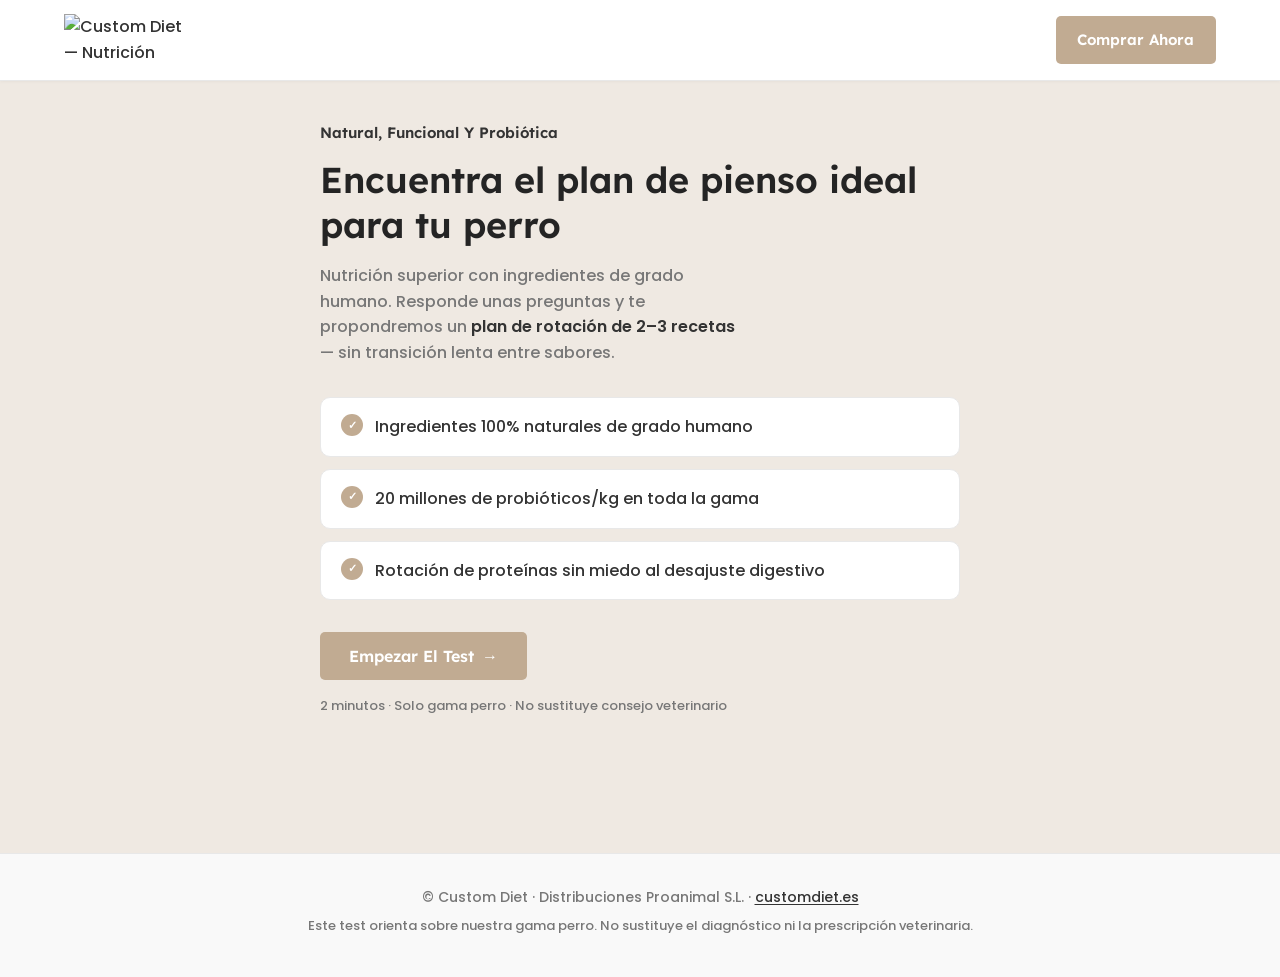
==== index.html @ aec8b119 "Add Custom Diet canine needs quiz with rotation recommender. Interactive test that recommends a 2–3 " ====
<!DOCTYPE html>
<html lang="es">
  <head>
    <meta charset="UTF-8" />
    <meta name="viewport" content="width=device-width, initial-scale=1.0" />
    <meta
      name="description"
      content="Test de necesidades caninas Custom Diet — descubre el plan de rotación de pienso ideal para tu perro."
    />
    <title>Test de necesidades caninas | Custom Diet</title>
    <link rel="preconnect" href="https://fonts.googleapis.com" />
    <link rel="preconnect" href="https://fonts.gstatic.com" crossorigin />
    <link
      href="https://fonts.googleapis.com/css2?family=Lexend:wght@400;500;600;700&family=Poppins:wght@400;500;600&display=swap"
      rel="stylesheet"
    />
    <link rel="stylesheet" href="css/styles.css" />
  </head>
  <body>
    <a class="skip-link" href="#quiz-main">Saltar al test</a>

    <header class="site-header">
      <div class="container header-inner">
        <a href="https://customdiet.es/" class="brand" target="_blank" rel="noopener">
          <img
            src="https://customdiet.es/wp-content/uploads/2025/07/logo-custom-diet.webp"
            alt="Custom Diet — Nutrición superior"
            class="brand-logo"
            width="170"
            height="73"
          />
        </a>
        <a href="https://customdiet.es/shop/" class="header-link" target="_blank" rel="noopener">
          Comprar ahora
        </a>
      </div>
    </header>

    <main id="quiz-main" class="quiz-app">
      <!-- Intro -->
      <section class="quiz-screen is-active" data-screen="intro" aria-labelledby="intro-title">
        <div class="container narrow">
          <p class="eyebrow">Natural, funcional y probiótica</p>
          <h1 id="intro-title" class="display-title">
            Encuentra el plan de pienso ideal para tu perro
          </h1>
          <p class="lead">
            Nutrición superior con ingredientes de grado humano. Responde unas preguntas y te
            propondremos un <strong>plan de rotación de 2–3 recetas</strong> — sin transición lenta
            entre sabores.
          </p>

          <ul class="intro-benefits" role="list">
            <li>
              <span class="benefit-icon" aria-hidden="true">✓</span>
              Ingredientes 100% naturales de grado humano
            </li>
            <li>
              <span class="benefit-icon" aria-hidden="true">✓</span>
              20 millones de probióticos/kg en toda la gama
            </li>
            <li>
              <span class="benefit-icon" aria-hidden="true">✓</span>
              Rotación de proteínas sin miedo al desajuste digestivo
            </li>
          </ul>

          <button type="button" class="btn btn-primary btn-lg" data-action="start">
            Empezar el test
            <span aria-hidden="true">→</span>
          </button>
          <p class="fine-print">2 minutos · Solo gama perro · No sustituye consejo veterinario</p>
        </div>
      </section>

      <!-- Questions -->
      <section class="quiz-screen" data-screen="questions" aria-labelledby="step-title" hidden>
        <div class="container narrow">
          <div class="progress-wrap" aria-hidden="true">
            <div class="progress-bar">
              <div class="progress-fill" id="progress-fill"></div>
            </div>
            <span class="progress-label" id="progress-label">Paso 1 de 6</span>
          </div>

          <form id="quiz-form" novalidate>
            <!-- Step 0: Name -->
            <fieldset class="quiz-step is-active" data-step-id="name">
              <legend class="step-legend" id="step-title">¿Cómo se llama tu perro?</legend>
              <p class="step-hint">Opcional — lo usamos para personalizar el resultado.</p>
              <label class="field-label" for="dog-name">Nombre</label>
              <input
                type="text"
                id="dog-name"
                name="dogName"
                class="text-input"
                placeholder="Ej. Luna"
                autocomplete="off"
                maxlength="40"
              />
            </fieldset>

            <!-- Step 1: Age -->
            <fieldset class="quiz-step" data-step-id="age">
              <legend class="step-legend">¿En qué etapa de vida está?</legend>
              <div class="option-grid" role="radiogroup" aria-required="true">
                <label class="option-card">
                  <input type="radio" name="age" value="puppy" required />
                  <span class="option-content">
                    <strong>Cachorro</strong>
                    <small>Menos de 12 meses</small>
                  </span>
                </label>
                <label class="option-card">
                  <input type="radio" name="age" value="adult" />
                  <span class="option-content">
                    <strong>Adulto</strong>
                    <small>Entre 1 y 7 años aprox.</small>
                  </span>
                </label>
                <label class="option-card">
                  <input type="radio" name="age" value="senior" />
                  <span class="option-content">
                    <strong>Senior</strong>
                    <small>Más de 7 años</small>
                  </span>
                </label>
              </div>
            </fieldset>

            <!-- Step 2: Health (prioridad: acota opciones pronto) -->
            <fieldset class="quiz-step" data-step-id="health">
              <legend class="step-legend">¿Alguna condición de salud relevante?</legend>
              <p class="step-hint">Puedes marcar varias. Si no aplica ninguna, elige «Ninguna».</p>

              <div class="checkbox-list" role="group" aria-labelledby="conditions-label">
                <span id="conditions-label" class="visually-hidden">Condiciones de salud</span>

                <label class="checkbox-card">
                  <input type="checkbox" name="conditions" value="none" data-exclusive />
                  <span>Ninguna — está sano/a</span>
                </label>
                <label class="checkbox-card">
                  <input type="checkbox" name="conditions" value="allergy" />
                  <span>Alergia o intolerancia alimentaria</span>
                </label>
                <label class="checkbox-card">
                  <input type="checkbox" name="conditions" value="digestive_mild" />
                  <span>Digestión sensible (diarreas ocasionales, gases)</span>
                </label>
                <label class="checkbox-card">
                  <input type="checkbox" name="conditions" value="digestive_diagnosed" />
                  <span>Problema digestivo diagnosticado por veterinario</span>
                </label>
                <label class="checkbox-card">
                  <input type="checkbox" name="conditions" value="obesity_mild" />
                  <span>Sobrepeso sin diagnóstico veterinario</span>
                </label>
                <label class="checkbox-card">
                  <input type="checkbox" name="conditions" value="obesity_diagnosed" />
                  <span>Obesidad diagnosticada por veterinario</span>
                </label>
                <label class="checkbox-card">
                  <input type="checkbox" name="conditions" value="skin_coat" />
                  <span>Piel seca o pelo apagado</span>
                </label>
              </div>

              <div id="allergy-panel" class="sub-panel" hidden>
                <p class="field-group-label">¿A qué proteína es alérgico o intolerante?</p>
                <div class="checkbox-list checkbox-list--inline" id="allergy-options"></div>
              </div>
            </fieldset>

            <!-- Step 3: Size -->
            <fieldset class="quiz-step" data-step-id="size">
              <legend class="step-legend">¿Qué tamaño tiene?</legend>
              <div class="option-grid" role="radiogroup" aria-required="true">
                <label class="option-card">
                  <input type="radio" name="size" value="mini" required />
                  <span class="option-content">
                    <strong>Mini / pequeño</strong>
                    <small>Menos de 10 kg adulto</small>
                  </span>
                </label>
                <label class="option-card">
                  <input type="radio" name="size" value="medium" />
                  <span class="option-content">
                    <strong>Mediano</strong>
                    <small>10 – 25 kg aprox.</small>
                  </span>
                </label>
                <label class="option-card">
                  <input type="radio" name="size" value="large" />
                  <span class="option-content">
                    <strong>Grande / gigante</strong>
                    <small>Más de 25 kg</small>
                  </span>
                </label>
              </div>
            </fieldset>

            <!-- Step 4: Activity -->
            <fieldset class="quiz-step" data-step-id="activity">
              <legend class="step-legend">¿Cuál es su nivel de actividad diaria?</legend>
              <div class="option-grid" role="radiogroup" aria-required="true">
                <label class="option-card">
                  <input type="radio" name="activity" value="low" required />
                  <span class="option-content">
                    <strong>Baja</strong>
                    <small>Poco paseo, sedentario en casa</small>
                  </span>
                </label>
                <label class="option-card">
                  <input type="radio" name="activity" value="medium" />
                  <span class="option-content">
                    <strong>Media</strong>
                    <small>Paseos regulares, juego moderado</small>
                  </span>
                </label>
                <label class="option-card">
                  <input type="radio" name="activity" value="high" />
                  <span class="option-content">
                    <strong>Alta</strong>
                    <small>Deportivo, muy activo o trabajo</small>
                  </span>
                </label>
              </div>
            </fieldset>

            <!-- Step 5: Body + neutered -->
            <fieldset class="quiz-step" data-step-id="body">
              <legend class="step-legend">Estado físico y castración</legend>

              <p class="field-group-label">Condición corporal</p>
              <div class="option-grid option-grid--compact" role="radiogroup" aria-required="true">
                <label class="option-card">
                  <input type="radio" name="bodyCondition" value="normal" required />
                  <span class="option-content"><strong>Normopeso</strong></span>
                </label>
                <label class="option-card">
                  <input type="radio" name="bodyCondition" value="overweight" />
                  <span class="option-content"><strong>Sobrepeso leve</strong></span>
                </label>
                <label class="option-card">
                  <input type="radio" name="bodyCondition" value="underweight" />
                  <span class="option-content"><strong>Bajo peso</strong></span>
                </label>
              </div>

              <p class="field-group-label">¿Está castrado o esterilizado?</p>
              <div class="option-grid option-grid--compact" role="radiogroup" aria-required="true">
                <label class="option-card">
                  <input type="radio" name="neutered" value="yes" required />
                  <span class="option-content"><strong>Sí</strong></span>
                </label>
                <label class="option-card">
                  <input type="radio" name="neutered" value="no" />
                  <span class="option-content"><strong>No</strong></span>
                </label>
              </div>
            </fieldset>

            <p class="flow-context" id="flow-context" hidden></p>

            <div class="quiz-nav">
              <button
                type="button"
                class="btn btn-ghost quiz-nav-back"
                data-action="prev"
                hidden
              >
                <span aria-hidden="true">←</span>
                Atrás
              </button>
              <div class="quiz-nav-forward">
                <button type="button" class="btn btn-primary" data-action="next" hidden>
                  Siguiente
                </button>
                <button type="submit" class="btn btn-primary btn-lg" data-action="submit" hidden>
                  Ver mi recomendación
                </button>
              </div>
            </div>

            <p class="error-message" id="step-error" role="alert" hidden></p>
          </form>
        </div>
      </section>

      <!-- Results -->
      <section class="quiz-screen" data-screen="results" aria-labelledby="results-title" hidden>
        <div class="container">
          <div class="results-header narrow">
            <p class="eyebrow">Tu plan personalizado</p>
            <h2 id="results-title" class="display-title">Plan de rotación para <span id="result-dog-name">tu perro</span></h2>
            <p class="lead" id="result-summary"></p>
            <p class="result-label" id="result-rotation-label"></p>
          </div>

          <div class="product-cards" id="product-cards"></div>

          <section class="product-cards-extra" id="product-cards-extra" hidden>
            <h3 class="product-cards-extra-title">También compatibles para rotar</h3>
            <div class="product-cards" id="product-cards-additional"></div>
          </section>

          <aside class="result-aside narrow">
            <div class="highlight-box" id="result-highlight"></div>

            <div id="result-alerts" class="alert-stack" hidden></div>
            <div id="result-notes" class="notes-stack" hidden></div>

            <div class="result-actions">
              <a
                href="https://customdiet.es/product-category/custom-diet/"
                class="btn btn-primary btn-lg"
                target="_blank"
                rel="noopener"
                id="shop-link"
              >
                Comprar en customdiet.es
              </a>
              <button type="button" class="btn btn-ghost" data-action="edit">
                <span aria-hidden="true">←</span>
                Atrás — modificar respuestas
              </button>
              <button type="button" class="btn btn-ghost" data-action="restart">
                Repetir test
              </button>
            </div>
          </aside>
        </div>
      </section>
    </main>

    <footer class="site-footer">
      <div class="container footer-inner">
        <p>
          © Custom Diet · Distribuciones Proanimal S.L.
          · <a href="https://customdiet.es/" target="_blank" rel="noopener">customdiet.es</a>
        </p>
        <p class="fine-print">
          Este test orienta sobre nuestra gama perro. No sustituye el diagnóstico ni la prescripción veterinaria.
        </p>
      </div>
    </footer>

    <script type="module" src="js/quiz.js"></script>
  </body>
</html>
---- css/styles.css ----
/* Custom Diet — alineado con customdiet.es (Woodmart) */

:root {
  --cd-bg: #efe9e2;
  --cd-bg-alt: #f2f2f2;
  --cd-surface: #ffffff;
  --cd-page: #f9f9f9;

  --cd-primary: #c1ab92;
  --cd-primary-hover: #b39a7f;
  --cd-primary-text: #ffffff;

  --cd-accent: #fbbc34;
  --cd-title: #242424;
  --cd-text: #777777;
  --cd-text-strong: #333333;
  --cd-border: #e8e8e8;

  --cd-success: #459647;
  --cd-warning: #e0b252;

  --font-body: 'Poppins', Arial, Helvetica, sans-serif;
  --font-display: 'Lexend', Arial, Helvetica, sans-serif;

  --radius-sm: 5px;
  --radius-md: 10px;
  --radius-pill: 35px;

  --space-1: 0.25rem;
  --space-2: 0.5rem;
  --space-3: 0.75rem;
  --space-4: 1rem;
  --space-5: 1.25rem;
  --space-6: 1.5rem;
  --space-8: 2rem;
  --space-10: 2.5rem;
  --space-12: 3rem;
  --space-16: 4rem;

  --duration-fast: 120ms;
  --duration-normal: 220ms;
  --ease-out: cubic-bezier(0, 0, 0.2, 1);
}

*,
*::before,
*::after {
  box-sizing: border-box;
}

html {
  scroll-behavior: smooth;
}

@media (prefers-reduced-motion: reduce) {
  html {
    scroll-behavior: auto;
  }

  *,
  *::before,
  *::after {
    animation-duration: 0.01ms !important;
    transition-duration: 0.01ms !important;
  }
}

body {
  margin: 0;
  min-height: 100vh;
  font-family: var(--font-body);
  font-size: 16px;
  font-weight: 500;
  line-height: 1.6;
  color: var(--cd-text);
  background: var(--cd-bg);
}

img {
  max-width: 100%;
  height: auto;
}

a {
  color: var(--cd-text-strong);
  text-decoration: none;
}

a:hover {
  color: var(--cd-title);
}

.container {
  width: min(100% - 2rem, 72rem);
  margin-inline: auto;
}

.narrow {
  width: min(100% - 2rem, 40rem);
  margin-inline: auto;
}

.visually-hidden {
  position: absolute;
  width: 1px;
  height: 1px;
  padding: 0;
  margin: -1px;
  overflow: hidden;
  clip: rect(0, 0, 0, 0);
  white-space: nowrap;
  border: 0;
}

.skip-link {
  position: absolute;
  top: -100%;
  left: var(--space-4);
  z-index: 100;
  padding: var(--space-3) var(--space-4);
  background: var(--cd-primary);
  color: var(--cd-primary-text);
  border-radius: var(--radius-sm);
}

.skip-link:focus {
  top: var(--space-4);
}

/* Header — estilo Woodmart */
.site-header {
  position: sticky;
  top: 0;
  z-index: 50;
  background: var(--cd-surface);
  border-bottom: 1px solid var(--cd-border);
  box-shadow: 0 1px 3px rgb(0 0 0 / 4%);
}

.header-inner {
  display: flex;
  align-items: center;
  justify-content: space-between;
  min-height: 5rem;
  gap: var(--space-4);
}

.brand {
  display: flex;
  align-items: center;
  text-decoration: none;
}

.brand-logo {
  display: block;
  width: auto;
  max-height: 52px;
}

.header-link {
  font-family: var(--font-display);
  font-size: 15px;
  font-weight: 600;
  text-transform: capitalize;
  text-decoration: none;
  padding: 0.72rem 1.35rem;
  color: var(--cd-primary-text);
  background: var(--cd-primary);
  border-radius: var(--radius-sm);
  transition: background var(--duration-fast) var(--ease-out);
}

.header-link:hover,
.header-link:focus-visible {
  background: var(--cd-primary-hover);
  color: var(--cd-primary-text);
}

/* Quiz layout */
.quiz-app {
  padding-block: var(--space-10) var(--space-16);
  min-height: calc(100vh - 8rem);
}

.quiz-screen {
  display: none;
}

.quiz-screen.is-active {
  display: block;
  animation: fadeUp var(--duration-normal) var(--ease-out);
}

@keyframes fadeUp {
  from {
    opacity: 0;
    transform: translateY(10px);
  }
  to {
    opacity: 1;
    transform: translateY(0);
  }
}

.eyebrow {
  margin: 0 0 var(--space-3);
  font-family: var(--font-display);
  font-size: 15px;
  font-weight: 600;
  text-transform: capitalize;
  color: var(--cd-text-strong);
}

.display-title {
  margin: 0 0 var(--space-4);
  font-family: var(--font-display);
  font-size: clamp(1.75rem, 4.5vw, 2.25rem);
  line-height: 1.25;
  font-weight: 600;
  color: var(--cd-title);
}

.lead {
  margin: 0 0 var(--space-8);
  font-size: 1rem;
  color: var(--cd-text);
  max-width: 42ch;
}

.lead strong {
  color: var(--cd-text-strong);
  font-weight: 600;
}

.results-header .lead {
  margin-inline: auto;
  text-align: center;
}

.intro-benefits {
  list-style: none;
  padding: 0;
  margin: 0 0 var(--space-8);
  display: grid;
  gap: var(--space-3);
}

.intro-benefits li {
  display: flex;
  align-items: flex-start;
  gap: var(--space-3);
  padding: var(--space-4) var(--space-5);
  background: var(--cd-surface);
  border: 1px solid var(--cd-border);
  border-radius: var(--radius-md);
  color: var(--cd-text-strong);
}

.benefit-icon {
  flex-shrink: 0;
  width: 1.375rem;
  height: 1.375rem;
  display: grid;
  place-items: center;
  border-radius: 50%;
  background: var(--cd-primary);
  color: var(--cd-primary-text);
  font-size: 0.6875rem;
  font-weight: 700;
}

.fine-print {
  margin: var(--space-4) 0 0;
  font-size: 13px;
  color: var(--cd-text);
}

/* Botones — Woodmart btn-color-primary */
.btn[hidden] {
  display: none !important;
}

.btn {
  display: inline-flex;
  align-items: center;
  justify-content: center;
  gap: var(--space-2);
  min-height: 42px;
  padding: 0 1.35rem;
  font-family: var(--font-display);
  font-size: 15px;
  font-weight: 600;
  text-transform: capitalize;
  line-height: 1;
  border-radius: var(--radius-sm);
  border: 1px solid transparent;
  cursor: pointer;
  text-decoration: none;
  transition:
    background var(--duration-fast) var(--ease-out),
    border-color var(--duration-fast) var(--ease-out),
    transform var(--duration-fast) var(--ease-out);
}

.btn:focus-visible {
  outline: 2px solid var(--cd-primary);
  outline-offset: 2px;
}

.btn:active {
  transform: scale(0.98);
}

.btn-primary {
  background: var(--cd-primary);
  color: var(--cd-primary-text);
}

.btn-primary:hover {
  background: var(--cd-primary-hover);
  color: var(--cd-primary-text);
}

.btn-lg {
  min-height: 48px;
  padding-inline: 1.75rem;
  font-size: 16px;
}

.btn-ghost {
  background: #f7f7f7;
  color: var(--cd-text-strong);
  border-color: var(--cd-border);
}

.btn-ghost:hover {
  background: #efefef;
  color: var(--cd-title);
}

/* Progreso */
.progress-wrap {
  margin-bottom: var(--space-8);
}

.progress-bar {
  height: 4px;
  background: var(--cd-bg-alt);
  border-radius: 999px;
  overflow: hidden;
}

.progress-fill {
  height: 100%;
  width: 0%;
  background: var(--cd-primary);
  border-radius: inherit;
  transition: width var(--duration-normal) var(--ease-out);
}

.progress-label {
  display: block;
  margin-top: var(--space-2);
  font-size: 13px;
  color: var(--cd-text);
}

/* Pasos */
.quiz-step {
  border: 0;
  padding: 0;
  margin: 0;
  min-width: 0;
}

.quiz-step:not(.is-active) {
  display: none;
}

.step-legend {
  display: block;
  margin-bottom: var(--space-3);
  font-family: var(--font-display);
  font-size: 1.375rem;
  font-weight: 600;
  line-height: 1.3;
  color: var(--cd-title);
}

.step-hint {
  margin: 0 0 var(--space-6);
  color: var(--cd-text);
}

.field-label,
.field-group-label {
  display: block;
  margin-bottom: var(--space-3);
  font-family: var(--font-display);
  font-size: 15px;
  font-weight: 600;
  color: var(--cd-text-strong);
}

.field-group-label {
  margin-top: var(--space-6);
}

.text-input {
  width: 100%;
  min-height: 48px;
  padding: var(--space-3) var(--space-5);
  font: inherit;
  font-size: 16px;
  color: var(--cd-text-strong);
  border: 1px solid var(--cd-border);
  border-radius: var(--radius-pill);
  background: var(--cd-surface);
}

.text-input::placeholder {
  color: #aaa;
}

.text-input:focus {
  outline: 2px solid var(--cd-primary);
  outline-offset: 1px;
  border-color: var(--cd-primary);
}

/* Opciones */
.option-grid {
  display: grid;
  gap: var(--space-3);
}

@media (min-width: 640px) {
  .option-grid:not(.option-grid--compact) {
    grid-template-columns: repeat(3, 1fr);
  }

  .option-grid--compact {
    grid-template-columns: repeat(3, 1fr);
  }
}

.option-card {
  position: relative;
  cursor: pointer;
}

.option-card input {
  position: absolute;
  opacity: 0;
  inset: 0;
  cursor: pointer;
}

.option-content {
  display: flex;
  flex-direction: column;
  gap: var(--space-1);
  min-height: 4.5rem;
  padding: var(--space-4) var(--space-5);
  border: 1px solid var(--cd-border);
  border-radius: var(--radius-md);
  background: var(--cd-surface);
  transition:
    border-color var(--duration-fast) var(--ease-out),
    box-shadow var(--duration-fast) var(--ease-out);
}

.option-content strong {
  font-family: var(--font-display);
  font-size: 15px;
  font-weight: 600;
  color: var(--cd-title);
}

.option-content small {
  font-size: 13px;
  color: var(--cd-text);
  line-height: 1.4;
}

.option-card:hover .option-content {
  border-color: var(--cd-primary);
}

.option-card input:focus-visible + .option-content {
  outline: 2px solid var(--cd-primary);
  outline-offset: 2px;
}

.option-card input:checked + .option-content {
  border-color: var(--cd-primary);
  box-shadow: inset 0 0 0 1px var(--cd-primary);
  background: rgb(193 171 146 / 8%);
}

/* Checkboxes */
.checkbox-list {
  display: grid;
  gap: var(--space-2);
}

.checkbox-list--inline {
  grid-template-columns: repeat(auto-fill, minmax(10rem, 1fr));
}

.checkbox-card {
  display: flex;
  align-items: center;
  gap: var(--space-3);
  min-height: 3rem;
  padding: var(--space-3) var(--space-4);
  border: 1px solid var(--cd-border);
  border-radius: var(--radius-md);
  background: var(--cd-surface);
  color: var(--cd-text-strong);
  cursor: pointer;
  transition: border-color var(--duration-fast) var(--ease-out);
}

.checkbox-card:has(input:checked) {
  border-color: var(--cd-primary);
  background: rgb(193 171 146 / 8%);
}

.checkbox-card input {
  width: 1.125rem;
  height: 1.125rem;
  accent-color: var(--cd-primary);
}

.sub-panel {
  margin-top: var(--space-6);
  padding: var(--space-5);
  border: 1px dashed var(--cd-border);
  border-radius: var(--radius-md);
  background: var(--cd-bg-alt);
}

.flow-context {
  margin-top: var(--space-6);
  padding: var(--space-4) var(--space-5);
  font-size: 14px;
  line-height: 1.5;
  color: var(--cd-text-strong);
  background: rgb(193 171 146 / 12%);
  border-left: 3px solid var(--cd-primary);
  border-radius: var(--radius-md);
}

.quiz-nav {
  display: flex;
  flex-wrap: wrap;
  align-items: center;
  justify-content: space-between;
  gap: var(--space-3);
  margin-top: var(--space-10);
  padding-top: var(--space-6);
  border-top: 1px solid var(--cd-border);
}

.quiz-nav-forward {
  display: flex;
  flex-wrap: wrap;
  gap: var(--space-3);
  margin-left: auto;
}

.quiz-nav:not(:has(.quiz-nav-back:not([hidden]))) .quiz-nav-forward {
  margin-left: 0;
  width: 100%;
}

.quiz-nav-back {
  min-height: 44px;
  gap: var(--space-2);
}

.error-message {
  margin-top: var(--space-4);
  padding: var(--space-3) var(--space-4);
  font-size: 14px;
  color: #8a4b00;
  background: rgb(224 178 82 / 15%);
  border-radius: var(--radius-md);
}

/* Resultados */
.results-header {
  text-align: center;
  margin-bottom: var(--space-10);
}

.result-label {
  display: inline-block;
  margin: var(--space-4) 0 0;
  padding: var(--space-2) var(--space-4);
  font-family: var(--font-display);
  font-size: 13px;
  font-weight: 600;
  text-transform: capitalize;
  color: var(--cd-text-strong);
  background: var(--cd-bg-alt);
  border-radius: var(--radius-sm);
}

.product-cards {
  display: grid;
  gap: var(--space-5);
  margin-bottom: var(--space-10);
}

.product-cards-extra {
  margin-bottom: var(--space-10);
}

.product-cards-extra[hidden] {
  display: none !important;
}

.product-cards-extra-title {
  margin: 0 0 var(--space-6);
  font-family: var(--font-display);
  font-size: 1.25rem;
  font-weight: 600;
  line-height: 1.2;
  color: var(--cd-title);
  text-align: center;
}

.product-cards-extra .product-cards {
  margin-bottom: 0;
}

.product-card--additional {
  background: var(--cd-bg-alt);
  border-style: dashed;
}

.product-card--additional .product-badge--role {
  background: rgb(193 171 146 / 18%);
}

@media (min-width: 768px) {
  .product-cards {
    grid-template-columns: repeat(auto-fit, minmax(16rem, 1fr));
  }
}

.product-card {
  display: flex;
  flex-direction: column;
  padding: var(--space-6);
  background: var(--cd-surface);
  border: 1px solid var(--cd-border);
  border-radius: var(--radius-md);
  box-shadow: 0 2px 12px rgb(0 0 0 / 4%);
}

.product-card.is-vet {
  border-color: rgb(251 188 52 / 50%);
}

.product-card-header {
  display: flex;
  align-items: flex-start;
  justify-content: space-between;
  gap: var(--space-3);
  margin-bottom: var(--space-4);
}

.product-name {
  margin: 0;
  font-family: var(--font-display);
  font-size: 1.25rem;
  font-weight: 600;
  line-height: 1.2;
  color: var(--cd-title);
}

.product-badge {
  flex-shrink: 0;
  padding: var(--space-1) var(--space-3);
  font-family: var(--font-display);
  font-size: 11px;
  font-weight: 600;
  text-transform: capitalize;
  border-radius: var(--radius-sm);
  background: var(--cd-bg-alt);
  color: var(--cd-text-strong);
}

.product-badge--vet {
  background: rgb(251 188 52 / 20%);
  color: #8a6500;
}

.product-badge--role {
  background: var(--cd-primary);
  color: var(--cd-primary-text);
}

.product-desc {
  flex: 1;
  margin: 0 0 var(--space-5);
  font-size: 15px;
  color: var(--cd-text);
}

.product-tags {
  display: flex;
  flex-wrap: wrap;
  gap: var(--space-2);
  margin-bottom: var(--space-5);
}

.tag {
  padding: var(--space-1) var(--space-2);
  font-size: 11px;
  font-weight: 600;
  border-radius: var(--radius-sm);
  background: var(--cd-bg-alt);
  color: var(--cd-text);
}

.product-link {
  margin-top: auto;
  align-self: flex-start;
}

.result-aside {
  display: grid;
  gap: var(--space-5);
}

.highlight-box {
  padding: var(--space-5) var(--space-6);
  font-size: 16px;
  line-height: 1.55;
  color: var(--cd-text-strong);
  border-radius: var(--radius-md);
  background: var(--cd-surface);
  border: 1px solid var(--cd-border);
  border-left: 4px solid var(--cd-primary);
}

.alert-stack,
.notes-stack {
  display: grid;
  gap: var(--space-3);
}

.alert-item,
.note-item {
  padding: var(--space-4);
  font-size: 14px;
  border-radius: var(--radius-md);
  line-height: 1.5;
}

.alert-item {
  background: rgb(224 178 82 / 15%);
  border-left: 3px solid var(--cd-warning);
  color: var(--cd-text-strong);
}

.note-item {
  background: var(--cd-bg-alt);
  color: var(--cd-text-strong);
}

.result-actions {
  display: flex;
  flex-wrap: wrap;
  gap: var(--space-3);
  padding-top: var(--space-4);
}

/* Footer */
.site-footer {
  padding: var(--space-8) 0;
  border-top: 1px solid var(--cd-border);
  background: rgb(249 249 249);
}

.footer-inner {
  text-align: center;
  font-size: 14px;
  color: var(--cd-text);
}

.footer-inner p {
  margin: 0 0 var(--space-2);
}

.footer-inner a {
  color: var(--cd-text-strong);
  text-decoration: underline;
  text-underline-offset: 2px;
}
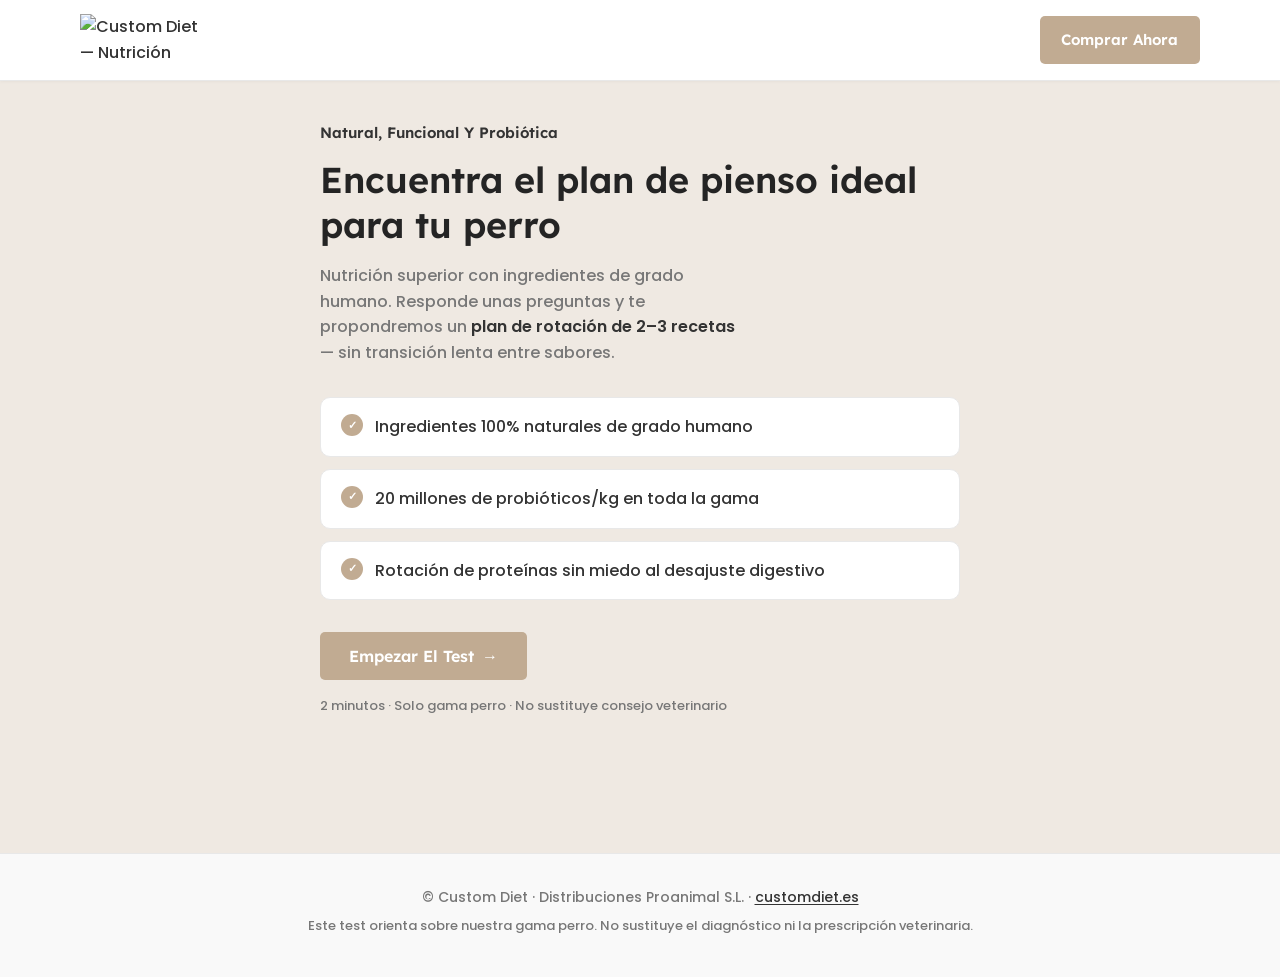
==== commit 8cfff028: "Improve mobile UX with fixed nav, touch targets, and safe areas. Adds sticky progress, bottom naviga" ====
--- a/index.html
+++ b/index.html
@@ -2,7 +2,9 @@
 <html lang="es">
   <head>
     <meta charset="UTF-8" />
-    <meta name="viewport" content="width=device-width, initial-scale=1.0" />
+    <meta name="viewport" content="width=device-width, initial-scale=1.0, viewport-fit=cover" />
+    <meta name="theme-color" content="#efe9e2" />
+    <meta name="apple-mobile-web-app-capable" content="yes" />
     <meta
       name="description"
       content="Test de necesidades caninas Custom Diet — descubre el plan de rotación de pienso ideal para tu perro."
@@ -31,7 +33,8 @@
           />
         </a>
         <a href="https://customdiet.es/shop/" class="header-link" target="_blank" rel="noopener">
-          Comprar ahora
+          <span class="header-link-full">Comprar ahora</span>
+          <span class="header-link-short" aria-hidden="true">Tienda</span>
         </a>
       </div>
     </header>
@@ -262,6 +265,8 @@
             </fieldset>
 
             <p class="flow-context" id="flow-context" hidden></p>
+
+            <p class="error-message" id="step-error" role="alert" hidden></p>
 
             <div class="quiz-nav">
               <button
@@ -282,8 +287,6 @@
                 </button>
               </div>
             </div>
-
-            <p class="error-message" id="step-error" role="alert" hidden></p>
           </form>
         </div>
       </section>
--- a/css/styles.css
+++ b/css/styles.css
@@ -50,6 +50,8 @@
 
 html {
   scroll-behavior: smooth;
+  -webkit-text-size-adjust: 100%;
+  text-size-adjust: 100%;
 }
 
 @media (prefers-reduced-motion: reduce) {
@@ -68,12 +70,14 @@
 body {
   margin: 0;
   min-height: 100vh;
+  min-height: 100dvh;
   font-family: var(--font-body);
   font-size: 16px;
   font-weight: 500;
   line-height: 1.6;
   color: var(--cd-text);
   background: var(--cd-bg);
+  overflow-x: clip;
 }
 
 img {
@@ -93,11 +97,13 @@
 .container {
   width: min(100% - 2rem, 72rem);
   margin-inline: auto;
+  padding-inline: max(1rem, env(safe-area-inset-left)) max(1rem, env(safe-area-inset-right));
 }
 
 .narrow {
   width: min(100% - 2rem, 40rem);
   margin-inline: auto;
+  padding-inline: max(0px, env(safe-area-inset-left)) max(0px, env(safe-area-inset-right));
 }
 
 .visually-hidden {
@@ -132,6 +138,7 @@
   position: sticky;
   top: 0;
   z-index: 50;
+  padding-top: env(safe-area-inset-top, 0px);
   background: var(--cd-surface);
   border-bottom: 1px solid var(--cd-border);
   box-shadow: 0 1px 3px rgb(0 0 0 / 4%);
@@ -168,6 +175,10 @@
   background: var(--cd-primary);
   border-radius: var(--radius-sm);
   transition: background var(--duration-fast) var(--ease-out);
+}
+
+.header-link-short {
+  display: none;
 }
 
 .header-link:hover,
@@ -285,7 +296,7 @@
   align-items: center;
   justify-content: center;
   gap: var(--space-2);
-  min-height: 42px;
+  min-height: 44px;
   padding: 0 1.35rem;
   font-family: var(--font-display);
   font-size: 15px;
@@ -296,6 +307,9 @@
   border: 1px solid transparent;
   cursor: pointer;
   text-decoration: none;
+  touch-action: manipulation;
+  -webkit-tap-highlight-color: transparent;
+  user-select: none;
   transition:
     background var(--duration-fast) var(--ease-out),
     border-color var(--duration-fast) var(--ease-out),
@@ -325,6 +339,10 @@
   min-height: 48px;
   padding-inline: 1.75rem;
   font-size: 16px;
+}
+
+.btn-block {
+  width: 100%;
 }
 
 .btn-ghost {
@@ -447,12 +465,16 @@
 .option-card {
   position: relative;
   cursor: pointer;
+  -webkit-tap-highlight-color: transparent;
 }
 
 .option-card input {
   position: absolute;
   opacity: 0;
   inset: 0;
+  width: 100%;
+  height: 100%;
+  margin: 0;
   cursor: pointer;
 }
 
@@ -460,14 +482,15 @@
   display: flex;
   flex-direction: column;
   gap: var(--space-1);
-  min-height: 4.5rem;
+  min-height: 3.5rem;
   padding: var(--space-4) var(--space-5);
   border: 1px solid var(--cd-border);
   border-radius: var(--radius-md);
   background: var(--cd-surface);
   transition:
     border-color var(--duration-fast) var(--ease-out),
-    box-shadow var(--duration-fast) var(--ease-out);
+    box-shadow var(--duration-fast) var(--ease-out),
+    transform var(--duration-fast) var(--ease-out);
 }
 
 .option-content strong {
@@ -496,6 +519,10 @@
   border-color: var(--cd-primary);
   box-shadow: inset 0 0 0 1px var(--cd-primary);
   background: rgb(193 171 146 / 8%);
+}
+
+.option-card:active .option-content {
+  transform: scale(0.99);
 }
 
 /* Checkboxes */
@@ -519,7 +546,15 @@
   background: var(--cd-surface);
   color: var(--cd-text-strong);
   cursor: pointer;
-  transition: border-color var(--duration-fast) var(--ease-out);
+  touch-action: manipulation;
+  -webkit-tap-highlight-color: transparent;
+  transition:
+    border-color var(--duration-fast) var(--ease-out),
+    transform var(--duration-fast) var(--ease-out);
+}
+
+.checkbox-card:active {
+  transform: scale(0.99);
 }
 
 .checkbox-card:has(input:checked) {
@@ -528,8 +563,9 @@
 }
 
 .checkbox-card input {
-  width: 1.125rem;
-  height: 1.125rem;
+  flex-shrink: 0;
+  width: 1.25rem;
+  height: 1.25rem;
   accent-color: var(--cd-primary);
 }
 
@@ -802,3 +838,211 @@
   text-decoration: underline;
   text-underline-offset: 2px;
 }
+
+/* ——— Mobile ——— */
+@media (max-width: 639px) {
+  .container {
+    width: 100%;
+    padding-inline: max(1rem, env(safe-area-inset-left)) max(1rem, env(safe-area-inset-right));
+  }
+
+  .narrow {
+    width: 100%;
+    padding-inline: max(1rem, env(safe-area-inset-left)) max(1rem, env(safe-area-inset-right));
+  }
+
+  .header-inner {
+    min-height: 3.75rem;
+    gap: var(--space-2);
+  }
+
+  .brand-logo {
+    max-height: 40px;
+  }
+
+  .header-link {
+    min-height: 44px;
+    padding: 0.65rem 1rem;
+    font-size: 14px;
+  }
+
+  .header-link-full {
+    display: none;
+  }
+
+  .header-link-short {
+    display: inline;
+  }
+
+  .quiz-app {
+    padding-block: var(--space-6) var(--space-10);
+    min-height: calc(100dvh - 4rem);
+  }
+
+  .display-title {
+    font-size: clamp(1.5rem, 7vw, 1.875rem);
+    line-height: 1.2;
+  }
+
+  .lead {
+    margin-bottom: var(--space-6);
+    max-width: none;
+  }
+
+  .intro-benefits li {
+    padding: var(--space-3) var(--space-4);
+    font-size: 15px;
+  }
+
+  [data-screen='intro'] .btn-primary {
+    width: 100%;
+  }
+
+  .progress-wrap {
+    position: sticky;
+    top: calc(3.75rem + env(safe-area-inset-top, 0px));
+    z-index: 20;
+    margin-bottom: var(--space-6);
+    padding-block: var(--space-3);
+    background: rgb(239 233 226 / 92%);
+    backdrop-filter: blur(6px);
+  }
+
+  .step-legend {
+    font-size: 1.25rem;
+  }
+
+  .step-hint {
+    margin-bottom: var(--space-4);
+    font-size: 15px;
+  }
+
+  .option-content {
+    min-height: 3.75rem;
+    padding: var(--space-4);
+  }
+
+  .option-content strong {
+    font-size: 16px;
+  }
+
+  .option-content small {
+    font-size: 14px;
+  }
+
+  .checkbox-list--inline {
+    grid-template-columns: 1fr;
+  }
+
+  .checkbox-card {
+    min-height: 3rem;
+    padding: var(--space-4);
+    font-size: 15px;
+  }
+
+  .sub-panel {
+    padding: var(--space-4);
+  }
+
+  .flow-context {
+    font-size: 15px;
+    padding: var(--space-3) var(--space-4);
+  }
+
+  .error-message {
+    margin-bottom: var(--space-2);
+  }
+
+  #quiz-form {
+    padding-bottom: calc(5.25rem + env(safe-area-inset-bottom, 0px));
+  }
+
+  .quiz-nav {
+    position: fixed;
+    left: 0;
+    right: 0;
+    bottom: 0;
+    z-index: 45;
+    display: grid;
+    grid-template-columns: auto 1fr;
+    align-items: stretch;
+    gap: var(--space-2);
+    margin: 0;
+    padding: var(--space-3) max(1rem, env(safe-area-inset-left))
+      calc(var(--space-3) + env(safe-area-inset-bottom, 0px))
+      max(1rem, env(safe-area-inset-right));
+    background: rgb(239 233 226 / 96%);
+    border-top: 1px solid var(--cd-border);
+    box-shadow: 0 -6px 24px rgb(0 0 0 / 8%);
+    backdrop-filter: blur(10px);
+  }
+
+  .quiz-nav:not(:has(.quiz-nav-back:not([hidden]))) {
+    grid-template-columns: 1fr;
+  }
+
+  .quiz-nav-back,
+  .quiz-nav-forward .btn {
+    min-height: 48px;
+    width: 100%;
+  }
+
+  .quiz-nav-forward {
+    display: grid;
+    grid-template-columns: 1fr;
+    gap: var(--space-2);
+    margin-left: 0;
+    width: 100%;
+  }
+
+  .quiz-nav-forward .btn-lg {
+    min-height: 52px;
+  }
+
+  .results-header {
+    margin-bottom: var(--space-8);
+  }
+
+  .product-card {
+    padding: var(--space-5);
+  }
+
+  .product-card-header {
+    flex-direction: column;
+    align-items: flex-start;
+    gap: var(--space-2);
+  }
+
+  .product-badge--role {
+    align-self: flex-start;
+  }
+
+  .product-link {
+    align-self: stretch;
+    width: 100%;
+    min-height: 48px;
+  }
+
+  .result-actions {
+    flex-direction: column;
+  }
+
+  .result-actions .btn {
+    width: 100%;
+    min-height: 48px;
+  }
+
+  .highlight-box {
+    padding: var(--space-4);
+    font-size: 15px;
+  }
+
+  .alert-item,
+  .note-item {
+    font-size: 15px;
+  }
+
+  .site-footer {
+    padding-bottom: calc(var(--space-8) + env(safe-area-inset-bottom, 0px));
+  }
+}
